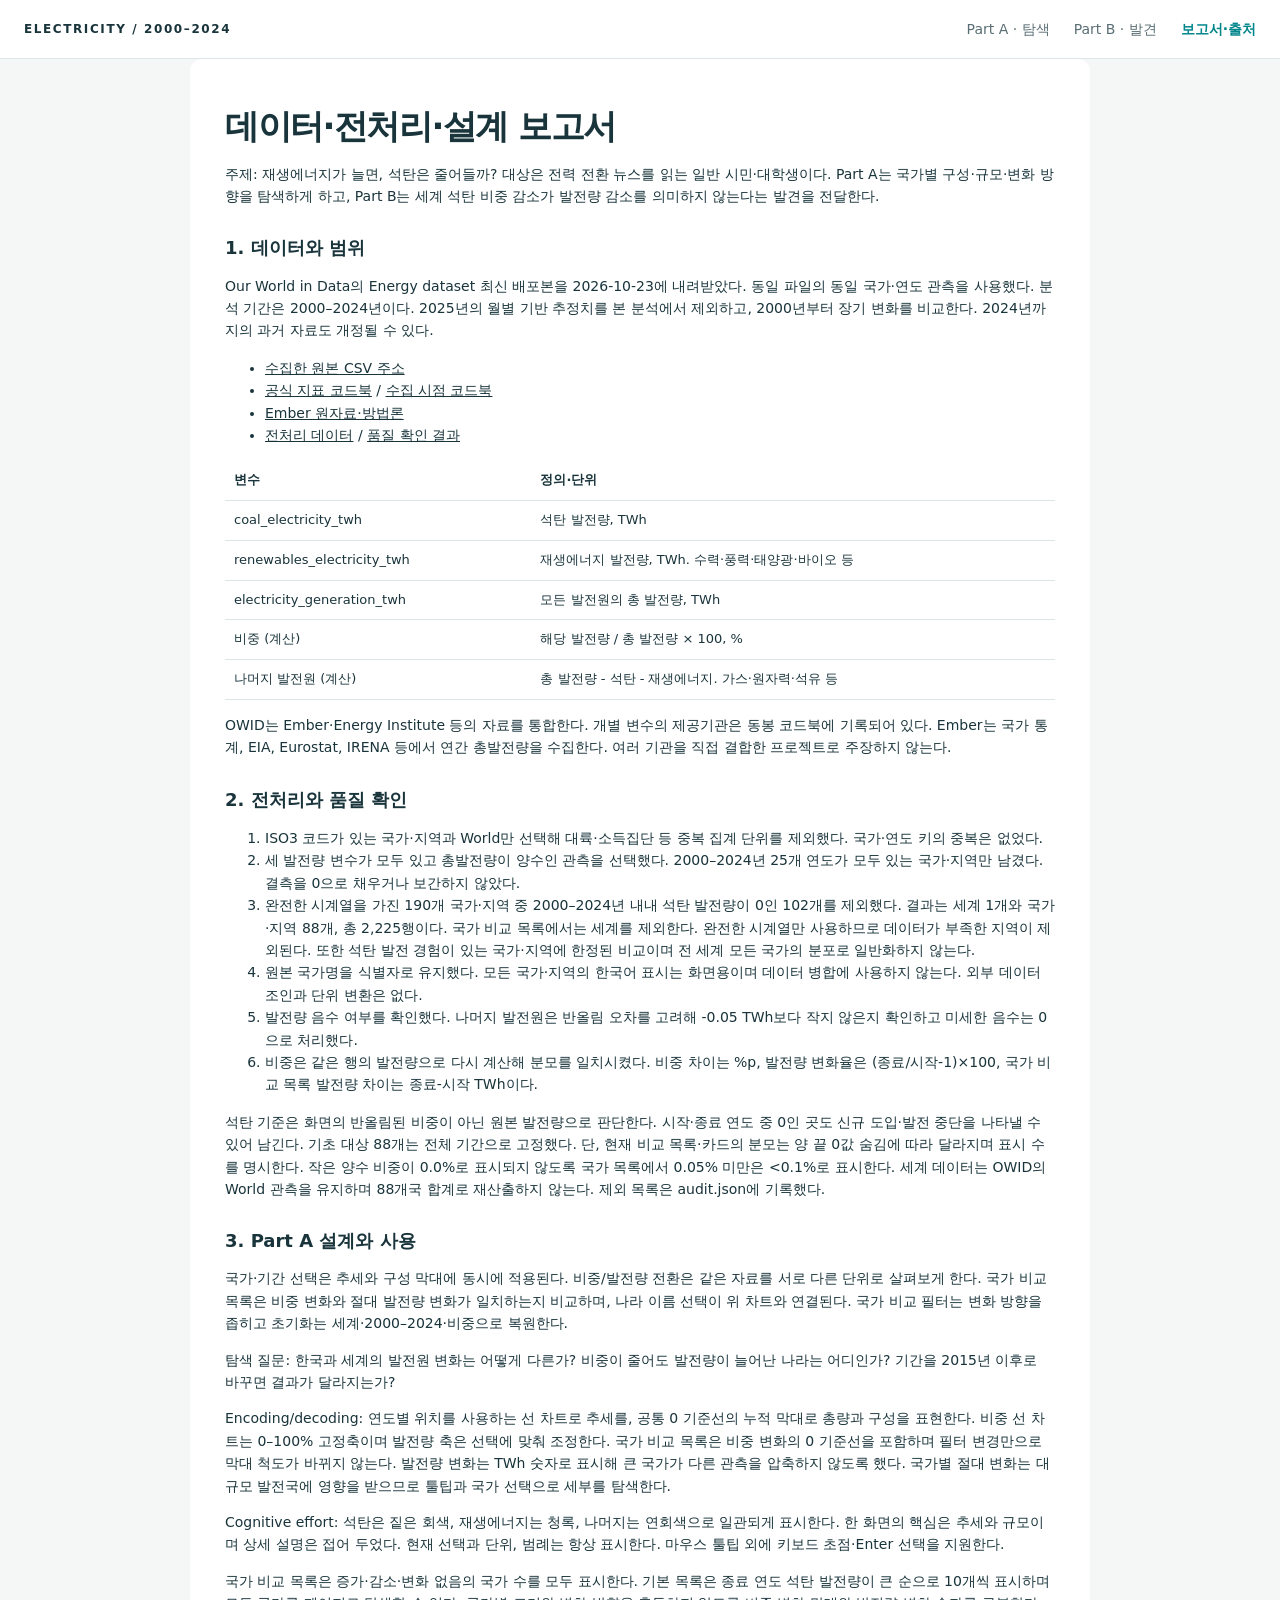
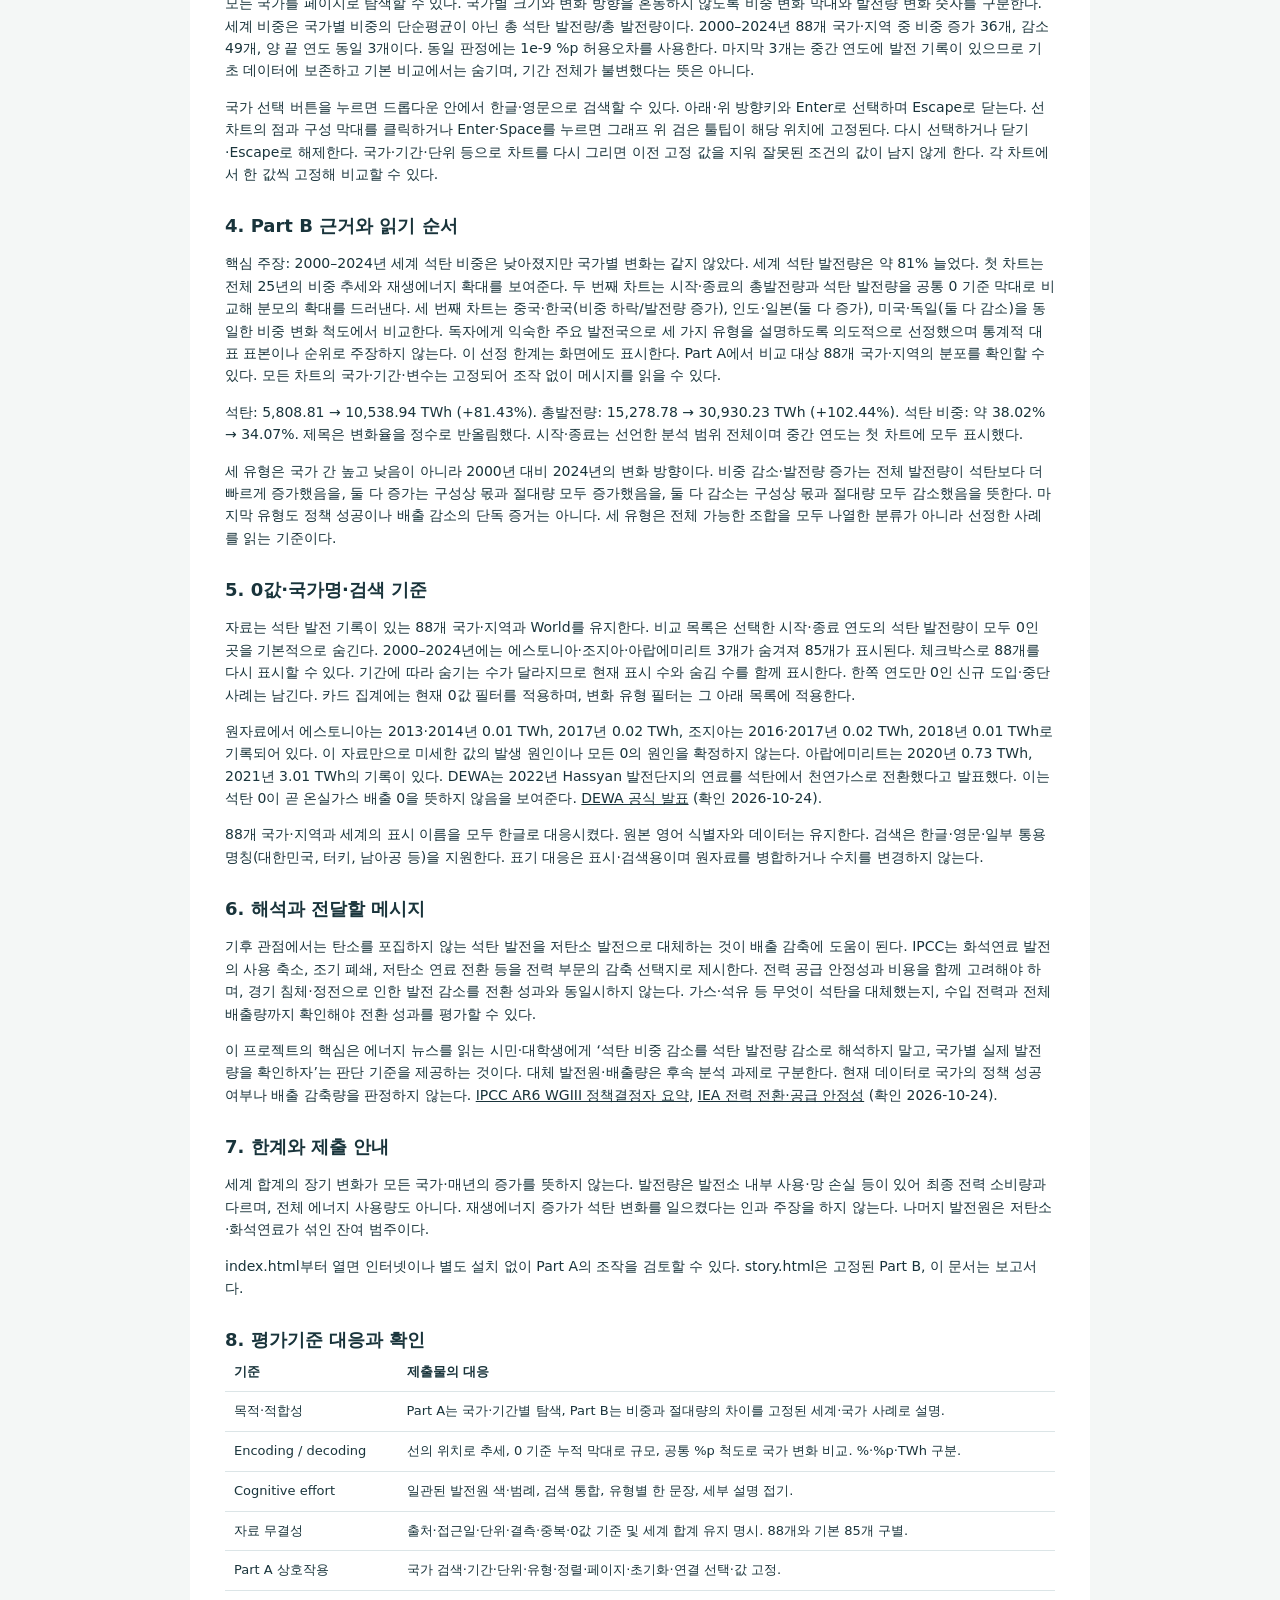
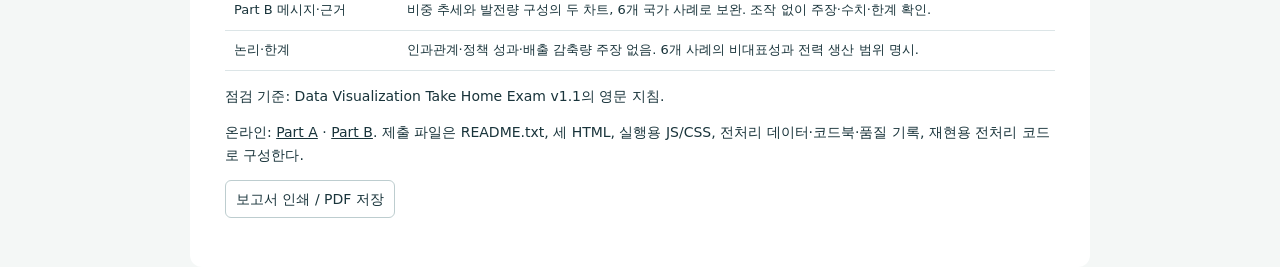
==== report.html @ 5e8c8843 "add electricity transition visualization" ====
<!doctype html><html lang="ko"><meta charset="utf-8"><meta name="viewport" content="width=device-width,initial-scale=1"><title>전력 시각화 | 보고서</title><link rel="stylesheet" href="style.css?v=6"><header><a class="brand" href="index.html">ELECTRICITY / 2000–2024</a><nav><a href="index.html">Part A · 탐색</a><a href="story.html">Part B · 발견</a><a class="active" href="report.html">보고서·출처</a></nav></header><main class="report"><h1>데이터·전처리·설계 보고서</h1><p>주제: 재생에너지가 늘면, 석탄은 줄어들까? 대상은 전력 전환 뉴스를 읽는 일반 시민·대학생이다. Part A는 국가별 구성·규모·변화 방향을 탐색하게 하고, Part B는 세계 석탄 비중 감소가 발전량 감소를 의미하지 않는다는 발견을 전달한다.</p>
<h2>1. 데이터와 범위</h2><p>Our World in Data의 Energy dataset 최신 배포본을 2026-10-23에 내려받았다. 동일 파일의 동일 국가·연도 관측을 사용했다. 분석 기간은 2000–2024년이다. 2025년의 월별 기반 추정치를 본 분석에서 제외하고, 2000년부터 장기 변화를 비교한다. 2024년까지의 과거 자료도 개정될 수 있다.</p><ul><li><a href="https://catalog.ourworldindata.org/energy/owid_energy/owid_energy.csv">수집한 원본 CSV 주소</a></li><li><a href="https://catalog.ourworldindata.org/energy/owid_energy/owid_energy.codebook.csv">공식 지표 코드북</a> / <a href="codebook.csv">수집 시점 코드북</a></li><li><a href="https://ember-energy.org/latest-insights/global-electricity-review-2026/supporting-materials/">Ember 원자료·방법론</a></li><li><a href="prepared_data.csv">전처리 데이터</a> / <a href="audit.json">품질 확인 결과</a></li></ul><table><tr><th>변수</th><th>정의·단위</th></tr><tr><td>coal_electricity_twh</td><td>석탄 발전량, TWh</td></tr><tr><td>renewables_electricity_twh</td><td>재생에너지 발전량, TWh. 수력·풍력·태양광·바이오 등</td></tr><tr><td>electricity_generation_twh</td><td>모든 발전원의 총 발전량, TWh</td></tr><tr><td>비중 (계산)</td><td>해당 발전량 / 총 발전량 × 100, %</td></tr><tr><td>나머지 발전원 (계산)</td><td>총 발전량 - 석탄 - 재생에너지. 가스·원자력·석유 등</td></tr></table><p>OWID는 Ember·Energy Institute 등의 자료를 통합한다. 개별 변수의 제공기관은 동봉 코드북에 기록되어 있다. Ember는 국가 통계, EIA, Eurostat, IRENA 등에서 연간 총발전량을 수집한다. 여러 기관을 직접 결합한 프로젝트로 주장하지 않는다.</p>
<h2>2. 전처리와 품질 확인</h2><ol><li>ISO3 코드가 있는 국가·지역과 World만 선택해 대륙·소득집단 등 중복 집계 단위를 제외했다. 국가·연도 키의 중복은 없었다.</li><li>세 발전량 변수가 모두 있고 총발전량이 양수인 관측을 선택했다. 2000–2024년 25개 연도가 모두 있는 국가·지역만 남겼다. 결측을 0으로 채우거나 보간하지 않았다.</li><li>완전한 시계열을 가진 190개 국가·지역 중 2000–2024년 내내 석탄 발전량이 0인 102개를 제외했다. 결과는 세계 1개와 국가·지역 88개, 총 2,225행이다. 국가 비교 목록에서는 세계를 제외한다. 완전한 시계열만 사용하므로 데이터가 부족한 지역이 제외된다. 또한 석탄 발전 경험이 있는 국가·지역에 한정된 비교이며 전 세계 모든 국가의 분포로 일반화하지 않는다.</li><li>원본 국가명을 식별자로 유지했다. 모든 국가·지역의 한국어 표시는 화면용이며 데이터 병합에 사용하지 않는다. 외부 데이터 조인과 단위 변환은 없다.</li><li>발전량 음수 여부를 확인했다. 나머지 발전원은 반올림 오차를 고려해 -0.05 TWh보다 작지 않은지 확인하고 미세한 음수는 0으로 처리했다.</li><li>비중은 같은 행의 발전량으로 다시 계산해 분모를 일치시켰다. 비중 차이는 %p, 발전량 변화율은 (종료/시작-1)×100, 국가 비교 목록 발전량 차이는 종료-시작 TWh이다.</li></ol>
<p>석탄 기준은 화면의 반올림된 비중이 아닌 원본 발전량으로 판단한다. 시작·종료 연도 중 0인 곳도 신규 도입·발전 중단을 나타낼 수 있어 남긴다. 기초 대상 88개는 전체 기간으로 고정했다. 단, 현재 비교 목록·카드의 분모는 양 끝 0값 숨김에 따라 달라지며 표시 수를 명시한다. 작은 양수 비중이 0.0%로 표시되지 않도록 국가 목록에서 0.05% 미만은 &lt;0.1%로 표시한다. 세계 데이터는 OWID의 World 관측을 유지하며 88개국 합계로 재산출하지 않는다. 제외 목록은 audit.json에 기록했다.</p><h2>3. Part A 설계와 사용</h2><p>국가·기간 선택은 추세와 구성 막대에 동시에 적용된다. 비중/발전량 전환은 같은 자료를 서로 다른 단위로 살펴보게 한다. 국가 비교 목록은 비중 변화와 절대 발전량 변화가 일치하는지 비교하며, 나라 이름 선택이 위 차트와 연결된다. 국가 비교 필터는 변화 방향을 좁히고 초기화는 세계·2000–2024·비중으로 복원한다.</p><p>탐색 질문: 한국과 세계의 발전원 변화는 어떻게 다른가? 비중이 줄어도 발전량이 늘어난 나라는 어디인가? 기간을 2015년 이후로 바꾸면 결과가 달라지는가?</p><p>Encoding/decoding: 연도별 위치를 사용하는 선 차트로 추세를, 공통 0 기준선의 누적 막대로 총량과 구성을 표현한다. 비중 선 차트는 0–100% 고정축이며 발전량 축은 선택에 맞춰 조정한다. 국가 비교 목록은 비중 변화의 0 기준선을 포함하며 필터 변경만으로 막대 척도가 바뀌지 않는다. 발전량 변화는 TWh 숫자로 표시해 큰 국가가 다른 관측을 압축하지 않도록 했다. 국가별 절대 변화는 대규모 발전국에 영향을 받으므로 툴팁과 국가 선택으로 세부를 탐색한다.</p><p>Cognitive effort: 석탄은 짙은 회색, 재생에너지는 청록, 나머지는 연회색으로 일관되게 표시한다. 한 화면의 핵심은 추세와 규모이며 상세 설명은 접어 두었다. 현재 선택과 단위, 범례는 항상 표시한다. 마우스 툴팁 외에 키보드 초점·Enter 선택을 지원한다.</p>
<p>국가 비교 목록은 증가·감소·변화 없음의 국가 수를 모두 표시한다. 기본 목록은 종료 연도 석탄 발전량이 큰 순으로 10개씩 표시하며 모든 국가를 페이지로 탐색할 수 있다. 국가별 크기와 변화 방향을 혼동하지 않도록 비중 변화 막대와 발전량 변화 숫자를 구분한다. 세계 비중은 국가별 비중의 단순평균이 아닌 총 석탄 발전량/총 발전량이다. 2000–2024년 88개 국가·지역 중 비중 증가 36개, 감소 49개, 양 끝 연도 동일 3개이다. 동일 판정에는 1e-9 %p 허용오차를 사용한다. 마지막 3개는 중간 연도에 발전 기록이 있으므로 기초 데이터에 보존하고 기본 비교에서는 숨기며, 기간 전체가 불변했다는 뜻은 아니다.</p><p>국가 선택 버튼을 누르면 드롭다운 안에서 한글·영문으로 검색할 수 있다. 아래·위 방향키와 Enter로 선택하며 Escape로 닫는다. 선 차트의 점과 구성 막대를 클릭하거나 Enter·Space를 누르면 그래프 위 검은 툴팁이 해당 위치에 고정된다. 다시 선택하거나 닫기·Escape로 해제한다. 국가·기간·단위 등으로 차트를 다시 그리면 이전 고정 값을 지워 잘못된 조건의 값이 남지 않게 한다. 각 차트에서 한 값씩 고정해 비교할 수 있다.</p><h2>4. Part B 근거와 읽기 순서</h2><p>핵심 주장: 2000–2024년 세계 석탄 비중은 낮아졌지만 국가별 변화는 같지 않았다. 세계 석탄 발전량은 약 81% 늘었다. 첫 차트는 전체 25년의 비중 추세와 재생에너지 확대를 보여준다. 두 번째 차트는 시작·종료의 총발전량과 석탄 발전량을 공통 0 기준 막대로 비교해 분모의 확대를 드러낸다. 세 번째 차트는 중국·한국(비중 하락/발전량 증가), 인도·일본(둘 다 증가), 미국·독일(둘 다 감소)을 동일한 비중 변화 척도에서 비교한다. 독자에게 익숙한 주요 발전국으로 세 가지 유형을 설명하도록 의도적으로 선정했으며 통계적 대표 표본이나 순위로 주장하지 않는다. 이 선정 한계는 화면에도 표시한다. Part A에서 비교 대상 88개 국가·지역의 분포를 확인할 수 있다. 모든 차트의 국가·기간·변수는 고정되어 조작 없이 메시지를 읽을 수 있다.</p><p>석탄: 5,808.81 → 10,538.94 TWh (+81.43%). 총발전량: 15,278.78 → 30,930.23 TWh (+102.44%). 석탄 비중: 약 38.02% → 34.07%. 제목은 변화율을 정수로 반올림했다. 시작·종료는 선언한 분석 범위 전체이며 중간 연도는 첫 차트에 모두 표시했다.</p>
<p>세 유형은 국가 간 높고 낮음이 아니라 2000년 대비 2024년의 변화 방향이다. 비중 감소·발전량 증가는 전체 발전량이 석탄보다 더 빠르게 증가했음을, 둘 다 증가는 구성상 몫과 절대량 모두 증가했음을, 둘 다 감소는 구성상 몫과 절대량 모두 감소했음을 뜻한다. 마지막 유형도 정책 성공이나 배출 감소의 단독 증거는 아니다. 세 유형은 전체 가능한 조합을 모두 나열한 분류가 아니라 선정한 사례를 읽는 기준이다.</p><h2>5. 0값·국가명·검색 기준</h2><p>자료는 석탄 발전 기록이 있는 88개 국가·지역과 World를 유지한다. 비교 목록은 선택한 시작·종료 연도의 석탄 발전량이 모두 0인 곳을 기본적으로 숨긴다. 2000–2024년에는 에스토니아·조지아·아랍에미리트 3개가 숨겨져 85개가 표시된다. 체크박스로 88개를 다시 표시할 수 있다. 기간에 따라 숨기는 수가 달라지므로 현재 표시 수와 숨김 수를 함께 표시한다. 한쪽 연도만 0인 신규 도입·중단 사례는 남긴다. 카드 집계에는 현재 0값 필터를 적용하며, 변화 유형 필터는 그 아래 목록에 적용한다.</p><p>원자료에서 에스토니아는 2013·2014년 0.01 TWh, 2017년 0.02 TWh, 조지아는 2016·2017년 0.02 TWh, 2018년 0.01 TWh로 기록되어 있다. 이 자료만으로 미세한 값의 발생 원인이나 모든 0의 원인을 확정하지 않는다. 아랍에미리트는 2020년 0.73 TWh, 2021년 3.01 TWh의 기록이 있다. DEWA는 2022년 Hassyan 발전단지의 연료를 석탄에서 천연가스로 전환했다고 발표했다. 이는 석탄 0이 곧 온실가스 배출 0을 뜻하지 않음을 보여준다. <a href="https://dewa.gov.ae/en/about-us/media-publications/latest-news/2022/02/hassyan-power-plant">DEWA 공식 발표</a> (확인 2026-10-24).</p><p>88개 국가·지역과 세계의 표시 이름을 모두 한글로 대응시켰다. 원본 영어 식별자와 데이터는 유지한다. 검색은 한글·영문·일부 통용 명칭(대한민국, 터키, 남아공 등)을 지원한다. 표기 대응은 표시·검색용이며 원자료를 병합하거나 수치를 변경하지 않는다.</p><h2>6. 해석과 전달할 메시지</h2><p>기후 관점에서는 탄소를 포집하지 않는 석탄 발전을 저탄소 발전으로 대체하는 것이 배출 감축에 도움이 된다. IPCC는 화석연료 발전의 사용 축소, 조기 폐쇄, 저탄소 연료 전환 등을 전력 부문의 감축 선택지로 제시한다. 전력 공급 안정성과 비용을 함께 고려해야 하며, 경기 침체·정전으로 인한 발전 감소를 전환 성과와 동일시하지 않는다. 가스·석유 등 무엇이 석탄을 대체했는지, 수입 전력과 전체 배출량까지 확인해야 전환 성과를 평가할 수 있다.</p><p>이 프로젝트의 핵심은 에너지 뉴스를 읽는 시민·대학생에게 ‘석탄 비중 감소를 석탄 발전량 감소로 해석하지 말고, 국가별 실제 발전량을 확인하자’는 판단 기준을 제공하는 것이다. 대체 발전원·배출량은 후속 분석 과제로 구분한다. 현재 데이터로 국가의 정책 성공 여부나 배출 감축량을 판정하지 않는다. <a href="https://www.ipcc.ch/report/ar6/wg3/chapter/summary-for-policymakers/">IPCC AR6 WGIII 정책결정자 요약</a>, <a href="https://www.iea.org/reports/financing-the-modernisation-of-power-systems-beyond-coal/executive-summary">IEA 전력 전환·공급 안정성</a> (확인 2026-10-24).</p><h2>7. 한계와 제출 안내</h2><p>세계 합계의 장기 변화가 모든 국가·매년의 증가를 뜻하지 않는다. 발전량은 발전소 내부 사용·망 손실 등이 있어 최종 전력 소비량과 다르며, 전체 에너지 사용량도 아니다. 재생에너지 증가가 석탄 변화를 일으켰다는 인과 주장을 하지 않는다. 나머지 발전원은 저탄소·화석연료가 섞인 잔여 범주이다.</p><p>index.html부터 열면 인터넷이나 별도 설치 없이 Part A의 조작을 검토할 수 있다. story.html은 고정된 Part B, 이 문서는 보고서다. </p><h2>8. 평가기준 대응과 확인</h2><table><tr><th>기준</th><th>제출물의 대응</th></tr><tr><td>목적·적합성</td><td>Part A는 국가·기간별 탐색, Part B는 비중과 절대량의 차이를 고정된 세계·국가 사례로 설명.</td></tr><tr><td>Encoding / decoding</td><td>선의 위치로 추세, 0 기준 누적 막대로 규모, 공통 %p 척도로 국가 변화 비교. %·%p·TWh 구분.</td></tr><tr><td>Cognitive effort</td><td>일관된 발전원 색·범례, 검색 통합, 유형별 한 문장, 세부 설명 접기.</td></tr><tr><td>자료 무결성</td><td>출처·접근일·단위·결측·중복·0값 기준 및 세계 합계 유지 명시. 88개와 기본 85개 구별.</td></tr><tr><td>Part A 상호작용</td><td>국가 검색·기간·단위·유형·정렬·페이지·초기화·연결 선택·값 고정.</td></tr><tr><td>Part B 메시지·근거</td><td>비중 추세와 발전량 구성의 두 차트, 6개 국가 사례로 보완. 조작 없이 주장·수치·한계 확인.</td></tr><tr><td>논리·한계</td><td>인과관계·정책 성과·배출 감축량 주장 없음. 6개 사례의 비대표성과 전력 생산 범위 명시.</td></tr></table><p>점검 기준: Data Visualization Take Home Exam v1.1의 영문 지침. </p><p>온라인: <a href="https://electricity-transition-20261023.cuddlybloom128.chatgpt.site/">Part A</a> · <a href="https://electricity-transition-20261023.cuddlybloom128.chatgpt.site/story">Part B</a>. 제출 파일은 README.txt, 세 HTML, 실행용 JS/CSS, 전처리 데이터·코드북·품질 기록, 재현용 전처리 코드로 구성한다.</p><p><button onclick="window.print()">보고서 인쇄 / PDF 저장</button></p></main></html>
---- style.css ----
:root{--ink:#19343b;--muted:#596e74;--teal:#00868b;--coal:#49535e;--grid:#dce5e7;--bg:#f4f7f6}*{box-sizing:border-box}body{margin:0;background:var(--bg);color:var(--ink);font:15px/1.6 'Malgun Gothic',system-ui,sans-serif}header{background:white;border-bottom:1px solid var(--grid);padding:18px max(24px,calc((100vw - 1240px)/2));display:flex;justify-content:space-between;align-items:center;gap:20px}a{color:inherit}header a{text-decoration:none}.brand{font-size:12px;letter-spacing:1.6px;font-weight:800}nav{display:flex;gap:24px}nav a{color:var(--muted);font-size:14px}nav .active{color:var(--teal);font-weight:800}main{max-width:1288px;margin:auto;padding:32px 24px}.eyebrow{font-size:12px;letter-spacing:2px;color:var(--teal);font-weight:800}h1{font-size:34px;letter-spacing:-1.5px;line-height:1.3;margin:10px 0}h2{font-size:18px;line-height:1.4;margin:0}.intro{color:var(--muted);margin:10px 0 24px}.controls{display:flex;flex-wrap:wrap;gap:15px;align-items:center;background:#fff;padding:16px 20px;border:1px solid var(--grid);border-radius:10px}select,button{font:inherit;border:1px solid #bdcdcf;border-radius:6px;background:white;color:var(--ink);padding:7px 10px}label{font-size:13px}fieldset{border:0;display:flex;gap:12px;padding:0;margin:0 0 0 auto}legend{font-size:11px;color:var(--muted)}button{cursor:pointer}button:hover{background:#e5f3f1}.status{font-size:14px;color:var(--muted);margin:16px 0}.grid{display:grid;grid-template-columns:1fr 1fr;gap:20px}.card{padding:22px;background:white;border:1px solid var(--grid);border-radius:12px;min-width:0}.legend{display:flex;gap:18px;font-size:12px;color:var(--muted);margin:10px 0}.legend span:before{content:'';display:inline-block;width:13px;height:4px;vertical-align:middle;margin-right:6px;background:var(--coal)}.legend .renew:before{background:var(--teal)}.legend .other:before{background:#d6e0e3}svg{display:block;width:100%;height:auto;overflow:visible;font-family:inherit}svg text{fill:var(--muted);font-size:12px}svg .bold{fill:var(--ink);font-weight:bold;font-size:14px}svg .white{fill:white;font-weight:bold}.compare{margin-top:20px}.row{display:flex;justify-content:space-between;gap:20px;align-items:center}.hint{font-size:12px;color:var(--muted)}details{margin-top:20px;font-size:13px}summary{cursor:pointer;font-weight:700}footer{font-size:12px;color:var(--muted);margin-top:24px;border-top:1px solid var(--grid);padding-top:16px}#tooltip{display:none;position:fixed;z-index:20;pointer-events:none;background:#18343b;color:white;padding:10px 14px;border-radius:7px;white-space:pre-line;font-size:12px;max-width:270px;box-shadow:0 5px 20px #0002}.takeaway{font-size:19px;font-weight:700;background:#e1efec;padding:17px 22px;border-radius:8px;margin:20px 0}.caption{font-size:14px;margin:12px 0 0}.scope{font-size:13px;color:var(--muted)}.report{max-width:900px;background:white;padding:35px;border-radius:12px}.report h2{margin-top:28px}.report table{border-collapse:collapse;width:100%;font-size:13px}.report td,.report th{padding:9px;border-bottom:1px solid var(--grid);text-align:left}.report p,.report li{font-size:14px}.chart-actions{margin-top:10px;font-size:12px;display:flex;gap:16px}@media(max-width:760px){header{align-items:flex-start;flex-direction:column;padding:16px}main{padding:24px 16px}h1{font-size:27px}.grid{grid-template-columns:1fr}.controls{gap:10px}fieldset{margin-left:0}.row{align-items:flex-start;flex-direction:column}nav{gap:18px}.card{padding:16px}}@media print{header,button,.chart-actions{display:none}body{background:white}main{padding:10px}.card{break-inside:avoid}.grid{gap:15px}footer{font-size:10px}@page{size:A4 landscape;margin:12mm}}

.count-grid{display:grid;grid-template-columns:repeat(3,1fr);gap:12px;margin:18px 0}.count{display:flex;align-items:center;gap:14px;background:#f3f6f6;padding:14px 20px;border-radius:8px}.count strong{font-size:28px}.count small{font-size:13px;margin-left:4px}.count.increase strong{color:#a45b29}.count.decrease strong{color:#167c85}.country-list{margin:20px 0;overflow-x:auto}.country-row{min-width:700px;display:grid;grid-template-columns:190px minmax(260px,1fr) 150px 130px;gap:16px;align-items:center;min-height:48px;border-bottom:1px solid #edf1f1;font-size:13px}.country-row>span,.country-row>strong{text-align:right;padding-right:10px}.country-row button{border:0;text-align:left;font-weight:700;background:none;padding:10px}.country-row.selected{background:#e4f1ef}.country-row small{display:block;font-weight:400;font-size:11px}.list-head{font-size:12px;color:#596e74;line-height:1.8;padding-bottom:8px}.list-head>span:first-child{text-align:left}.list-head>span:nth-child(2){text-align:center}.barcell{position:relative;height:40px}.zero{position:absolute;left:50%;top:0;height:40px;border-left:1px solid #bacacc}.changebar{position:absolute;top:12px;height:16px;border-radius:2px}.barcell b{position:absolute;top:10px;font-size:12px;white-space:nowrap;background:#ffffffdd;padding:0 3px}button:disabled{opacity:.35;cursor:default}@media(max-width:760px){.count{padding:10px;gap:6px;flex-direction:column}.count strong{font-size:24px}.count span{font-size:12px}}

.example-grid{display:grid;grid-template-columns:repeat(3,1fr);gap:20px;margin-top:16px}.example{border-right:1px solid #dce5e7;padding-right:12px}.example:last-child{border:0}.example h3{font-size:15px;margin:0 0 8px}.example svg text{font-size:12px}.example svg .bold{font-size:13px}@media(max-width:760px){.example-grid{grid-template-columns:1fr}.example{border-right:0;border-bottom:1px solid #dce5e7;padding-bottom:12px}}
.country-search-wrap{position:relative;display:flex;align-items:center;gap:12px;margin-bottom:14px;max-width:540px}.country-search-wrap input{font:inherit;padding:10px 12px;border:1px solid #bdcdcf;border-radius:7px;flex:1;min-width:0}#search-results{position:absolute;top:48px;left:64px;right:0;z-index:30;background:white;box-shadow:0 6px 20px #0002;border-radius:7px}#search-results button{display:block;width:100%;text-align:left;border:0;border-radius:0}#search-results small{float:right;color:#596e74;font-size:11px}#search-results>span{display:block;padding:12px}.zero-toggle{display:block;margin:12px 0;color:#596e74}.country-cell button{display:block;padding-bottom:2px}.country-cell .phase{padding:0 10px 5px;color:#596e74;font-size:11px}

.country-picker{position:relative;display:flex;align-items:center;gap:8px}.country-picker select[hidden]{display:none}#country-toggle{min-width:170px;text-align:left}#country-popup{position:absolute;top:calc(100% + 8px);left:0;width:280px;background:white;border:1px solid #bdcdcf;border-radius:8px;padding:10px;z-index:30;box-shadow:0 8px 24px #0002}#country-popup[hidden]{display:none}#country-search{font:inherit;width:100%;padding:9px;border:1px solid #bdcdcf;border-radius:5px}#search-results{position:static;max-height:250px;overflow:auto;box-shadow:none;margin-top:8px}#search-results [aria-current=true]{background:#e1efec;font-weight:bold}button:focus-visible,input:focus-visible,[data-tip]:focus-visible{outline:2px solid #00868b;outline-offset:3px}[data-tip]{cursor:pointer}[data-pinned=true]{opacity:1;stroke:#00868b;stroke-width:3}.pinned-value{display:flex;justify-content:space-between;align-items:center;gap:8px;background:#e1efec;border-radius:6px;padding:8px 10px;font-size:12px}.pinned-value[hidden]{display:none}.pinned-value button{font-size:11px;padding:3px 7px;flex-shrink:0}.meaning{font-size:12px;line-height:1.65;color:var(--muted);min-height:40px;margin:0 0 8px}svg text{pointer-events:none}@media print{#tooltip,.pinned-value{display:none!important}}

#trend,#bars{position:relative}.chart-tooltip{position:absolute;z-index:10;background:#18343b;color:white;padding:10px 14px;border-radius:7px;white-space:pre-line;font-size:12px;line-height:1.6;max-width:270px;box-shadow:0 5px 20px #0002;pointer-events:none}.chart-tooltip[hidden]{display:none}.chart-tooltip button{display:none}.chart-tooltip.is-pinned{pointer-events:auto;padding-right:29px}.chart-tooltip.is-pinned button{display:block;position:absolute;right:4px;top:2px;background:transparent;color:white;border:0;font-size:17px;line-height:1;padding:3px}.chart-tooltip.is-pinned button:hover{background:#ffffff20}@media print{.chart-tooltip{display:none!important}}
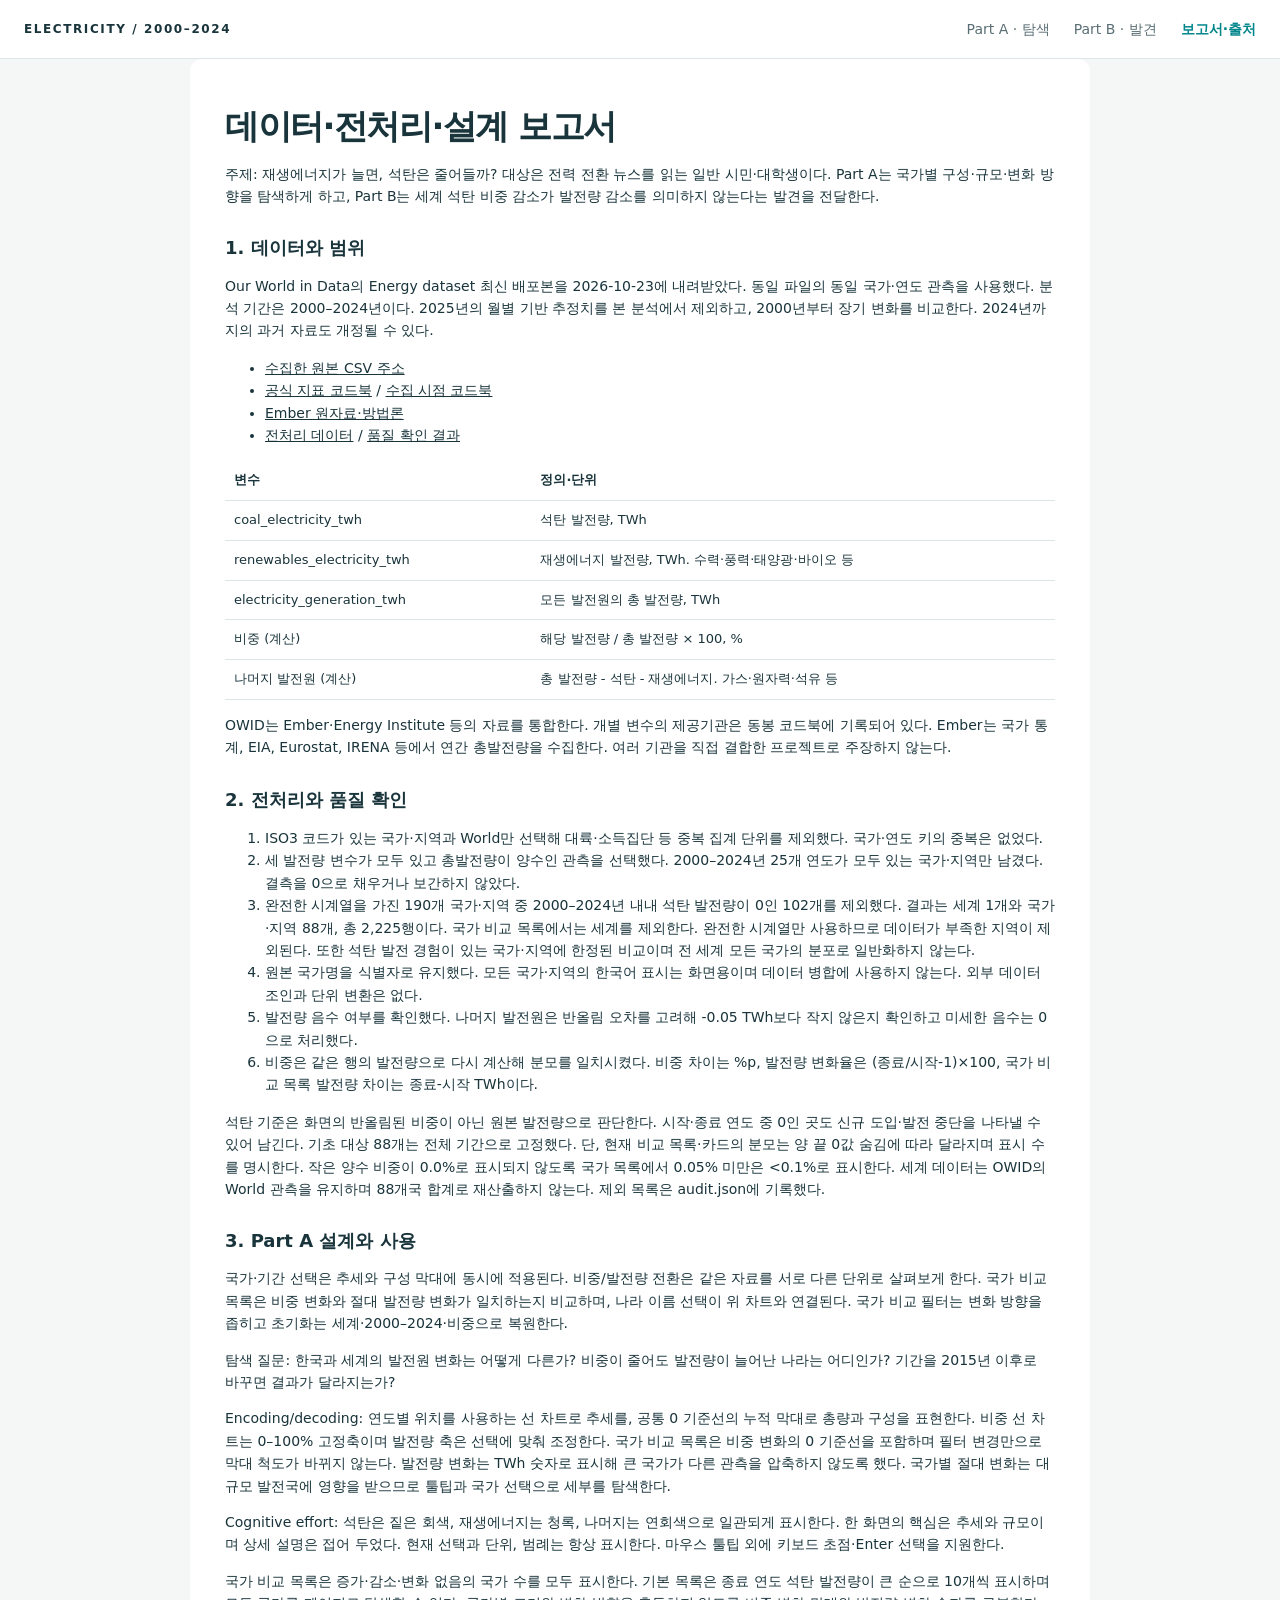
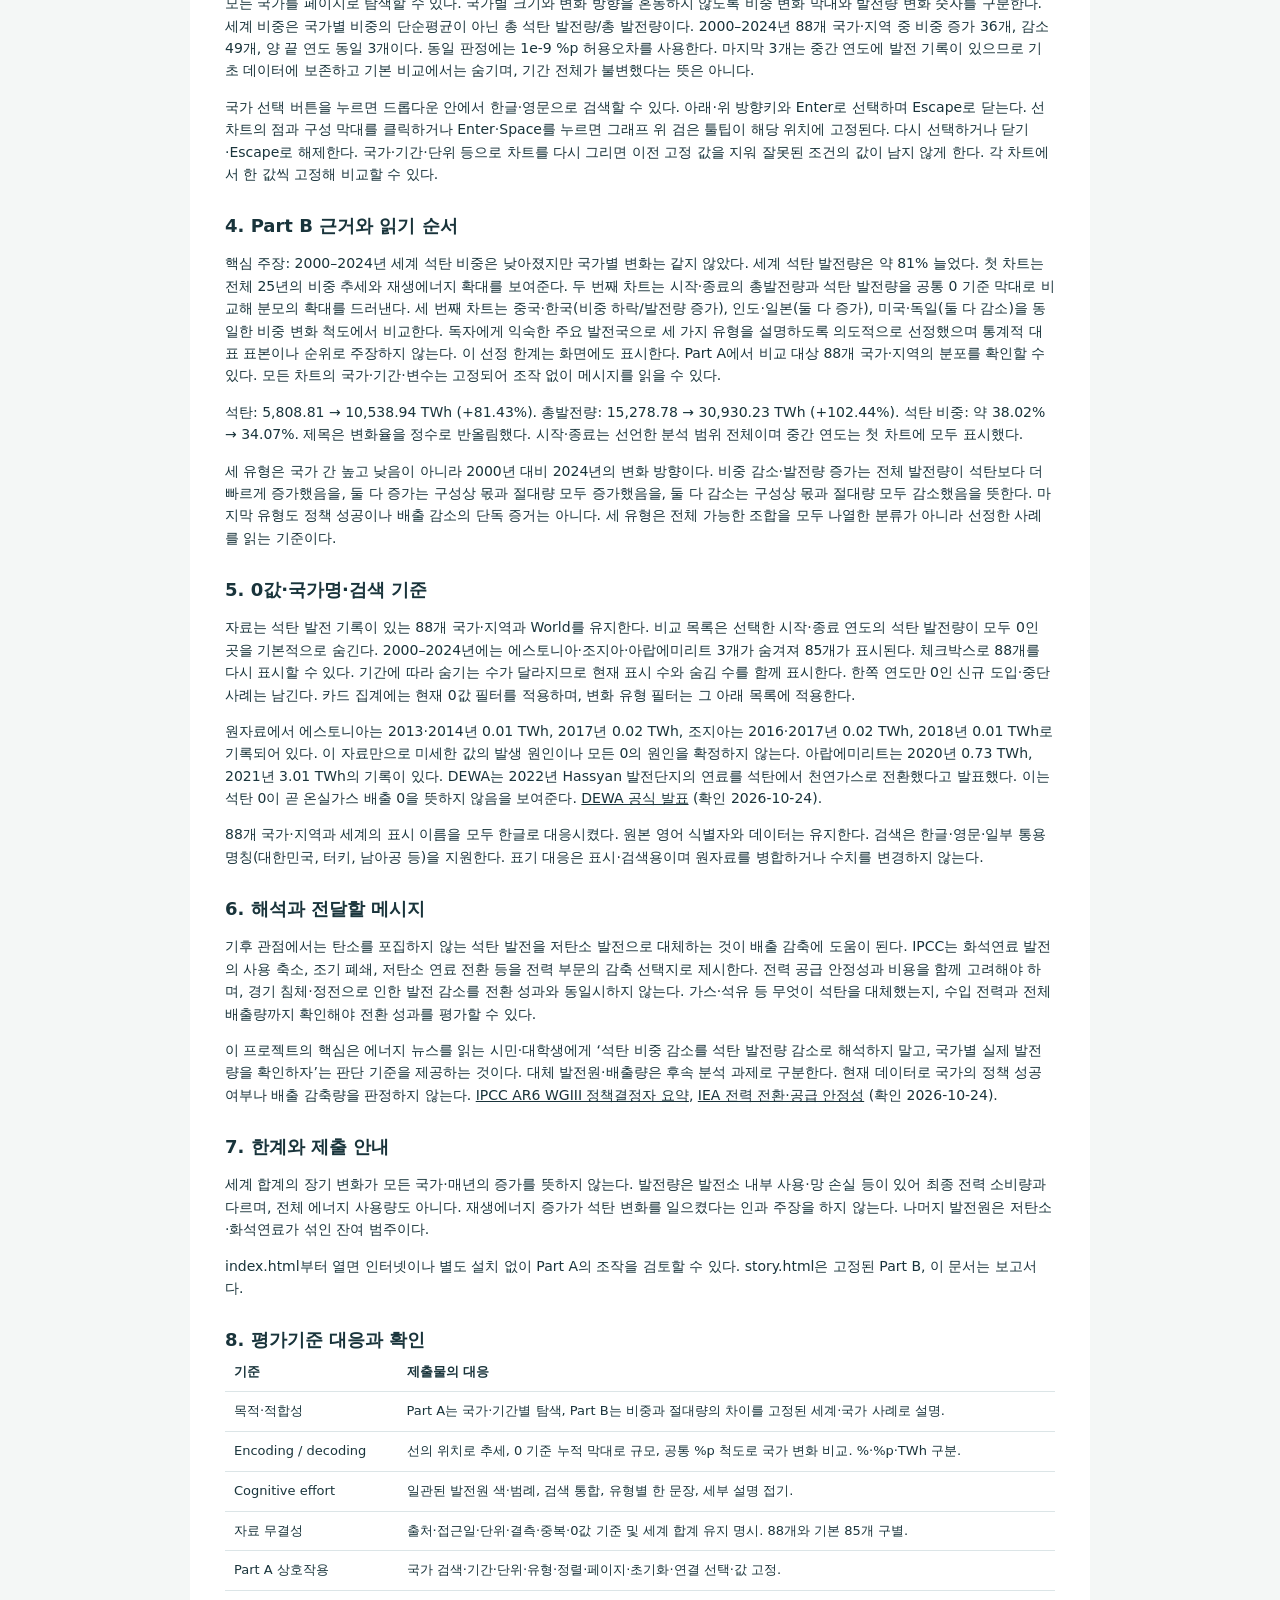
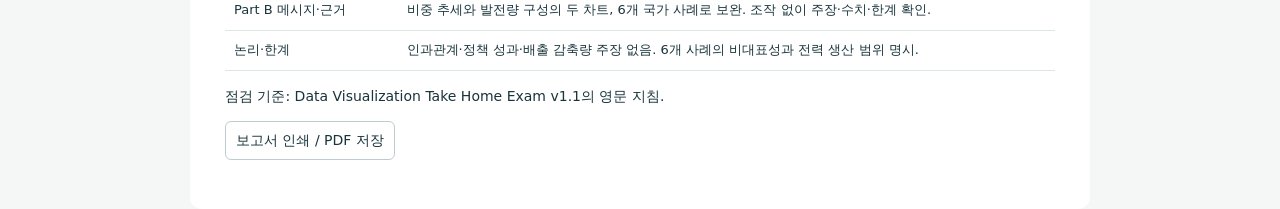
==== commit 060a1a1c: "edit" ====
--- a/report.html
+++ b/report.html
@@ -3,6 +3,6 @@
 <h2>2. 전처리와 품질 확인</h2><ol><li>ISO3 코드가 있는 국가·지역과 World만 선택해 대륙·소득집단 등 중복 집계 단위를 제외했다. 국가·연도 키의 중복은 없었다.</li><li>세 발전량 변수가 모두 있고 총발전량이 양수인 관측을 선택했다. 2000–2024년 25개 연도가 모두 있는 국가·지역만 남겼다. 결측을 0으로 채우거나 보간하지 않았다.</li><li>완전한 시계열을 가진 190개 국가·지역 중 2000–2024년 내내 석탄 발전량이 0인 102개를 제외했다. 결과는 세계 1개와 국가·지역 88개, 총 2,225행이다. 국가 비교 목록에서는 세계를 제외한다. 완전한 시계열만 사용하므로 데이터가 부족한 지역이 제외된다. 또한 석탄 발전 경험이 있는 국가·지역에 한정된 비교이며 전 세계 모든 국가의 분포로 일반화하지 않는다.</li><li>원본 국가명을 식별자로 유지했다. 모든 국가·지역의 한국어 표시는 화면용이며 데이터 병합에 사용하지 않는다. 외부 데이터 조인과 단위 변환은 없다.</li><li>발전량 음수 여부를 확인했다. 나머지 발전원은 반올림 오차를 고려해 -0.05 TWh보다 작지 않은지 확인하고 미세한 음수는 0으로 처리했다.</li><li>비중은 같은 행의 발전량으로 다시 계산해 분모를 일치시켰다. 비중 차이는 %p, 발전량 변화율은 (종료/시작-1)×100, 국가 비교 목록 발전량 차이는 종료-시작 TWh이다.</li></ol>
 <p>석탄 기준은 화면의 반올림된 비중이 아닌 원본 발전량으로 판단한다. 시작·종료 연도 중 0인 곳도 신규 도입·발전 중단을 나타낼 수 있어 남긴다. 기초 대상 88개는 전체 기간으로 고정했다. 단, 현재 비교 목록·카드의 분모는 양 끝 0값 숨김에 따라 달라지며 표시 수를 명시한다. 작은 양수 비중이 0.0%로 표시되지 않도록 국가 목록에서 0.05% 미만은 &lt;0.1%로 표시한다. 세계 데이터는 OWID의 World 관측을 유지하며 88개국 합계로 재산출하지 않는다. 제외 목록은 audit.json에 기록했다.</p><h2>3. Part A 설계와 사용</h2><p>국가·기간 선택은 추세와 구성 막대에 동시에 적용된다. 비중/발전량 전환은 같은 자료를 서로 다른 단위로 살펴보게 한다. 국가 비교 목록은 비중 변화와 절대 발전량 변화가 일치하는지 비교하며, 나라 이름 선택이 위 차트와 연결된다. 국가 비교 필터는 변화 방향을 좁히고 초기화는 세계·2000–2024·비중으로 복원한다.</p><p>탐색 질문: 한국과 세계의 발전원 변화는 어떻게 다른가? 비중이 줄어도 발전량이 늘어난 나라는 어디인가? 기간을 2015년 이후로 바꾸면 결과가 달라지는가?</p><p>Encoding/decoding: 연도별 위치를 사용하는 선 차트로 추세를, 공통 0 기준선의 누적 막대로 총량과 구성을 표현한다. 비중 선 차트는 0–100% 고정축이며 발전량 축은 선택에 맞춰 조정한다. 국가 비교 목록은 비중 변화의 0 기준선을 포함하며 필터 변경만으로 막대 척도가 바뀌지 않는다. 발전량 변화는 TWh 숫자로 표시해 큰 국가가 다른 관측을 압축하지 않도록 했다. 국가별 절대 변화는 대규모 발전국에 영향을 받으므로 툴팁과 국가 선택으로 세부를 탐색한다.</p><p>Cognitive effort: 석탄은 짙은 회색, 재생에너지는 청록, 나머지는 연회색으로 일관되게 표시한다. 한 화면의 핵심은 추세와 규모이며 상세 설명은 접어 두었다. 현재 선택과 단위, 범례는 항상 표시한다. 마우스 툴팁 외에 키보드 초점·Enter 선택을 지원한다.</p>
 <p>국가 비교 목록은 증가·감소·변화 없음의 국가 수를 모두 표시한다. 기본 목록은 종료 연도 석탄 발전량이 큰 순으로 10개씩 표시하며 모든 국가를 페이지로 탐색할 수 있다. 국가별 크기와 변화 방향을 혼동하지 않도록 비중 변화 막대와 발전량 변화 숫자를 구분한다. 세계 비중은 국가별 비중의 단순평균이 아닌 총 석탄 발전량/총 발전량이다. 2000–2024년 88개 국가·지역 중 비중 증가 36개, 감소 49개, 양 끝 연도 동일 3개이다. 동일 판정에는 1e-9 %p 허용오차를 사용한다. 마지막 3개는 중간 연도에 발전 기록이 있으므로 기초 데이터에 보존하고 기본 비교에서는 숨기며, 기간 전체가 불변했다는 뜻은 아니다.</p><p>국가 선택 버튼을 누르면 드롭다운 안에서 한글·영문으로 검색할 수 있다. 아래·위 방향키와 Enter로 선택하며 Escape로 닫는다. 선 차트의 점과 구성 막대를 클릭하거나 Enter·Space를 누르면 그래프 위 검은 툴팁이 해당 위치에 고정된다. 다시 선택하거나 닫기·Escape로 해제한다. 국가·기간·단위 등으로 차트를 다시 그리면 이전 고정 값을 지워 잘못된 조건의 값이 남지 않게 한다. 각 차트에서 한 값씩 고정해 비교할 수 있다.</p><h2>4. Part B 근거와 읽기 순서</h2><p>핵심 주장: 2000–2024년 세계 석탄 비중은 낮아졌지만 국가별 변화는 같지 않았다. 세계 석탄 발전량은 약 81% 늘었다. 첫 차트는 전체 25년의 비중 추세와 재생에너지 확대를 보여준다. 두 번째 차트는 시작·종료의 총발전량과 석탄 발전량을 공통 0 기준 막대로 비교해 분모의 확대를 드러낸다. 세 번째 차트는 중국·한국(비중 하락/발전량 증가), 인도·일본(둘 다 증가), 미국·독일(둘 다 감소)을 동일한 비중 변화 척도에서 비교한다. 독자에게 익숙한 주요 발전국으로 세 가지 유형을 설명하도록 의도적으로 선정했으며 통계적 대표 표본이나 순위로 주장하지 않는다. 이 선정 한계는 화면에도 표시한다. Part A에서 비교 대상 88개 국가·지역의 분포를 확인할 수 있다. 모든 차트의 국가·기간·변수는 고정되어 조작 없이 메시지를 읽을 수 있다.</p><p>석탄: 5,808.81 → 10,538.94 TWh (+81.43%). 총발전량: 15,278.78 → 30,930.23 TWh (+102.44%). 석탄 비중: 약 38.02% → 34.07%. 제목은 변화율을 정수로 반올림했다. 시작·종료는 선언한 분석 범위 전체이며 중간 연도는 첫 차트에 모두 표시했다.</p>
-<p>세 유형은 국가 간 높고 낮음이 아니라 2000년 대비 2024년의 변화 방향이다. 비중 감소·발전량 증가는 전체 발전량이 석탄보다 더 빠르게 증가했음을, 둘 다 증가는 구성상 몫과 절대량 모두 증가했음을, 둘 다 감소는 구성상 몫과 절대량 모두 감소했음을 뜻한다. 마지막 유형도 정책 성공이나 배출 감소의 단독 증거는 아니다. 세 유형은 전체 가능한 조합을 모두 나열한 분류가 아니라 선정한 사례를 읽는 기준이다.</p><h2>5. 0값·국가명·검색 기준</h2><p>자료는 석탄 발전 기록이 있는 88개 국가·지역과 World를 유지한다. 비교 목록은 선택한 시작·종료 연도의 석탄 발전량이 모두 0인 곳을 기본적으로 숨긴다. 2000–2024년에는 에스토니아·조지아·아랍에미리트 3개가 숨겨져 85개가 표시된다. 체크박스로 88개를 다시 표시할 수 있다. 기간에 따라 숨기는 수가 달라지므로 현재 표시 수와 숨김 수를 함께 표시한다. 한쪽 연도만 0인 신규 도입·중단 사례는 남긴다. 카드 집계에는 현재 0값 필터를 적용하며, 변화 유형 필터는 그 아래 목록에 적용한다.</p><p>원자료에서 에스토니아는 2013·2014년 0.01 TWh, 2017년 0.02 TWh, 조지아는 2016·2017년 0.02 TWh, 2018년 0.01 TWh로 기록되어 있다. 이 자료만으로 미세한 값의 발생 원인이나 모든 0의 원인을 확정하지 않는다. 아랍에미리트는 2020년 0.73 TWh, 2021년 3.01 TWh의 기록이 있다. DEWA는 2022년 Hassyan 발전단지의 연료를 석탄에서 천연가스로 전환했다고 발표했다. 이는 석탄 0이 곧 온실가스 배출 0을 뜻하지 않음을 보여준다. <a href="https://dewa.gov.ae/en/about-us/media-publications/latest-news/2022/02/hassyan-power-plant">DEWA 공식 발표</a> (확인 2026-10-24).</p><p>88개 국가·지역과 세계의 표시 이름을 모두 한글로 대응시켰다. 원본 영어 식별자와 데이터는 유지한다. 검색은 한글·영문·일부 통용 명칭(대한민국, 터키, 남아공 등)을 지원한다. 표기 대응은 표시·검색용이며 원자료를 병합하거나 수치를 변경하지 않는다.</p><h2>6. 해석과 전달할 메시지</h2><p>기후 관점에서는 탄소를 포집하지 않는 석탄 발전을 저탄소 발전으로 대체하는 것이 배출 감축에 도움이 된다. IPCC는 화석연료 발전의 사용 축소, 조기 폐쇄, 저탄소 연료 전환 등을 전력 부문의 감축 선택지로 제시한다. 전력 공급 안정성과 비용을 함께 고려해야 하며, 경기 침체·정전으로 인한 발전 감소를 전환 성과와 동일시하지 않는다. 가스·석유 등 무엇이 석탄을 대체했는지, 수입 전력과 전체 배출량까지 확인해야 전환 성과를 평가할 수 있다.</p><p>이 프로젝트의 핵심은 에너지 뉴스를 읽는 시민·대학생에게 ‘석탄 비중 감소를 석탄 발전량 감소로 해석하지 말고, 국가별 실제 발전량을 확인하자’는 판단 기준을 제공하는 것이다. 대체 발전원·배출량은 후속 분석 과제로 구분한다. 현재 데이터로 국가의 정책 성공 여부나 배출 감축량을 판정하지 않는다. <a href="https://www.ipcc.ch/report/ar6/wg3/chapter/summary-for-policymakers/">IPCC AR6 WGIII 정책결정자 요약</a>, <a href="https://www.iea.org/reports/financing-the-modernisation-of-power-systems-beyond-coal/executive-summary">IEA 전력 전환·공급 안정성</a> (확인 2026-10-24).</p><h2>7. 한계와 제출 안내</h2><p>세계 합계의 장기 변화가 모든 국가·매년의 증가를 뜻하지 않는다. 발전량은 발전소 내부 사용·망 손실 등이 있어 최종 전력 소비량과 다르며, 전체 에너지 사용량도 아니다. 재생에너지 증가가 석탄 변화를 일으켰다는 인과 주장을 하지 않는다. 나머지 발전원은 저탄소·화석연료가 섞인 잔여 범주이다.</p><p>index.html부터 열면 인터넷이나 별도 설치 없이 Part A의 조작을 검토할 수 있다. story.html은 고정된 Part B, 이 문서는 보고서다. </p><h2>8. 평가기준 대응과 확인</h2><table><tr><th>기준</th><th>제출물의 대응</th></tr><tr><td>목적·적합성</td><td>Part A는 국가·기간별 탐색, Part B는 비중과 절대량의 차이를 고정된 세계·국가 사례로 설명.</td></tr><tr><td>Encoding / decoding</td><td>선의 위치로 추세, 0 기준 누적 막대로 규모, 공통 %p 척도로 국가 변화 비교. %·%p·TWh 구분.</td></tr><tr><td>Cognitive effort</td><td>일관된 발전원 색·범례, 검색 통합, 유형별 한 문장, 세부 설명 접기.</td></tr><tr><td>자료 무결성</td><td>출처·접근일·단위·결측·중복·0값 기준 및 세계 합계 유지 명시. 88개와 기본 85개 구별.</td></tr><tr><td>Part A 상호작용</td><td>국가 검색·기간·단위·유형·정렬·페이지·초기화·연결 선택·값 고정.</td></tr><tr><td>Part B 메시지·근거</td><td>비중 추세와 발전량 구성의 두 차트, 6개 국가 사례로 보완. 조작 없이 주장·수치·한계 확인.</td></tr><tr><td>논리·한계</td><td>인과관계·정책 성과·배출 감축량 주장 없음. 6개 사례의 비대표성과 전력 생산 범위 명시.</td></tr></table><p>점검 기준: Data Visualization Take Home Exam v1.1의 영문 지침. </p><p>온라인: <a href="https://electricity-transition-20261023.cuddlybloom128.chatgpt.site/">Part A</a> · <a href="https://electricity-transition-20261023.cuddlybloom128.chatgpt.site/story">Part B</a>. 제출 파일은 README.txt, 세 HTML, 실행용 JS/CSS, 전처리 데이터·코드북·품질 기록, 재현용 전처리 코드로 구성한다.</p><p><button onclick="window.print()">보고서 인쇄 / PDF 저장</button></p></main></html>
+<p>세 유형은 국가 간 높고 낮음이 아니라 2000년 대비 2024년의 변화 방향이다. 비중 감소·발전량 증가는 전체 발전량이 석탄보다 더 빠르게 증가했음을, 둘 다 증가는 구성상 몫과 절대량 모두 증가했음을, 둘 다 감소는 구성상 몫과 절대량 모두 감소했음을 뜻한다. 마지막 유형도 정책 성공이나 배출 감소의 단독 증거는 아니다. 세 유형은 전체 가능한 조합을 모두 나열한 분류가 아니라 선정한 사례를 읽는 기준이다.</p><h2>5. 0값·국가명·검색 기준</h2><p>자료는 석탄 발전 기록이 있는 88개 국가·지역과 World를 유지한다. 비교 목록은 선택한 시작·종료 연도의 석탄 발전량이 모두 0인 곳을 기본적으로 숨긴다. 2000–2024년에는 에스토니아·조지아·아랍에미리트 3개가 숨겨져 85개가 표시된다. 체크박스로 88개를 다시 표시할 수 있다. 기간에 따라 숨기는 수가 달라지므로 현재 표시 수와 숨김 수를 함께 표시한다. 한쪽 연도만 0인 신규 도입·중단 사례는 남긴다. 카드 집계에는 현재 0값 필터를 적용하며, 변화 유형 필터는 그 아래 목록에 적용한다.</p><p>원자료에서 에스토니아는 2013·2014년 0.01 TWh, 2017년 0.02 TWh, 조지아는 2016·2017년 0.02 TWh, 2018년 0.01 TWh로 기록되어 있다. 이 자료만으로 미세한 값의 발생 원인이나 모든 0의 원인을 확정하지 않는다. 아랍에미리트는 2020년 0.73 TWh, 2021년 3.01 TWh의 기록이 있다. DEWA는 2022년 Hassyan 발전단지의 연료를 석탄에서 천연가스로 전환했다고 발표했다. 이는 석탄 0이 곧 온실가스 배출 0을 뜻하지 않음을 보여준다. <a href="https://dewa.gov.ae/en/about-us/media-publications/latest-news/2022/02/hassyan-power-plant">DEWA 공식 발표</a> (확인 2026-10-24).</p><p>88개 국가·지역과 세계의 표시 이름을 모두 한글로 대응시켰다. 원본 영어 식별자와 데이터는 유지한다. 검색은 한글·영문·일부 통용 명칭(대한민국, 터키, 남아공 등)을 지원한다. 표기 대응은 표시·검색용이며 원자료를 병합하거나 수치를 변경하지 않는다.</p><h2>6. 해석과 전달할 메시지</h2><p>기후 관점에서는 탄소를 포집하지 않는 석탄 발전을 저탄소 발전으로 대체하는 것이 배출 감축에 도움이 된다. IPCC는 화석연료 발전의 사용 축소, 조기 폐쇄, 저탄소 연료 전환 등을 전력 부문의 감축 선택지로 제시한다. 전력 공급 안정성과 비용을 함께 고려해야 하며, 경기 침체·정전으로 인한 발전 감소를 전환 성과와 동일시하지 않는다. 가스·석유 등 무엇이 석탄을 대체했는지, 수입 전력과 전체 배출량까지 확인해야 전환 성과를 평가할 수 있다.</p><p>이 프로젝트의 핵심은 에너지 뉴스를 읽는 시민·대학생에게 ‘석탄 비중 감소를 석탄 발전량 감소로 해석하지 말고, 국가별 실제 발전량을 확인하자’는 판단 기준을 제공하는 것이다. 대체 발전원·배출량은 후속 분석 과제로 구분한다. 현재 데이터로 국가의 정책 성공 여부나 배출 감축량을 판정하지 않는다. <a href="https://www.ipcc.ch/report/ar6/wg3/chapter/summary-for-policymakers/">IPCC AR6 WGIII 정책결정자 요약</a>, <a href="https://www.iea.org/reports/financing-the-modernisation-of-power-systems-beyond-coal/executive-summary">IEA 전력 전환·공급 안정성</a> (확인 2026-10-24).</p><h2>7. 한계와 제출 안내</h2><p>세계 합계의 장기 변화가 모든 국가·매년의 증가를 뜻하지 않는다. 발전량은 발전소 내부 사용·망 손실 등이 있어 최종 전력 소비량과 다르며, 전체 에너지 사용량도 아니다. 재생에너지 증가가 석탄 변화를 일으켰다는 인과 주장을 하지 않는다. 나머지 발전원은 저탄소·화석연료가 섞인 잔여 범주이다.</p><p>index.html부터 열면 인터넷이나 별도 설치 없이 Part A의 조작을 검토할 수 있다. story.html은 고정된 Part B, 이 문서는 보고서다. </p><h2>8. 평가기준 대응과 확인</h2><table><tr><th>기준</th><th>제출물의 대응</th></tr><tr><td>목적·적합성</td><td>Part A는 국가·기간별 탐색, Part B는 비중과 절대량의 차이를 고정된 세계·국가 사례로 설명.</td></tr><tr><td>Encoding / decoding</td><td>선의 위치로 추세, 0 기준 누적 막대로 규모, 공통 %p 척도로 국가 변화 비교. %·%p·TWh 구분.</td></tr><tr><td>Cognitive effort</td><td>일관된 발전원 색·범례, 검색 통합, 유형별 한 문장, 세부 설명 접기.</td></tr><tr><td>자료 무결성</td><td>출처·접근일·단위·결측·중복·0값 기준 및 세계 합계 유지 명시. 88개와 기본 85개 구별.</td></tr><tr><td>Part A 상호작용</td><td>국가 검색·기간·단위·유형·정렬·페이지·초기화·연결 선택·값 고정.</td></tr><tr><td>Part B 메시지·근거</td><td>비중 추세와 발전량 구성의 두 차트, 6개 국가 사례로 보완. 조작 없이 주장·수치·한계 확인.</td></tr><tr><td>논리·한계</td><td>인과관계·정책 성과·배출 감축량 주장 없음. 6개 사례의 비대표성과 전력 생산 범위 명시.</td></tr></table><p>점검 기준: Data Visualization Take Home Exam v1.1의 영문 지침. </p><p><button onclick="window.print()">보고서 인쇄 / PDF 저장</button></p></main></html>
 
 
